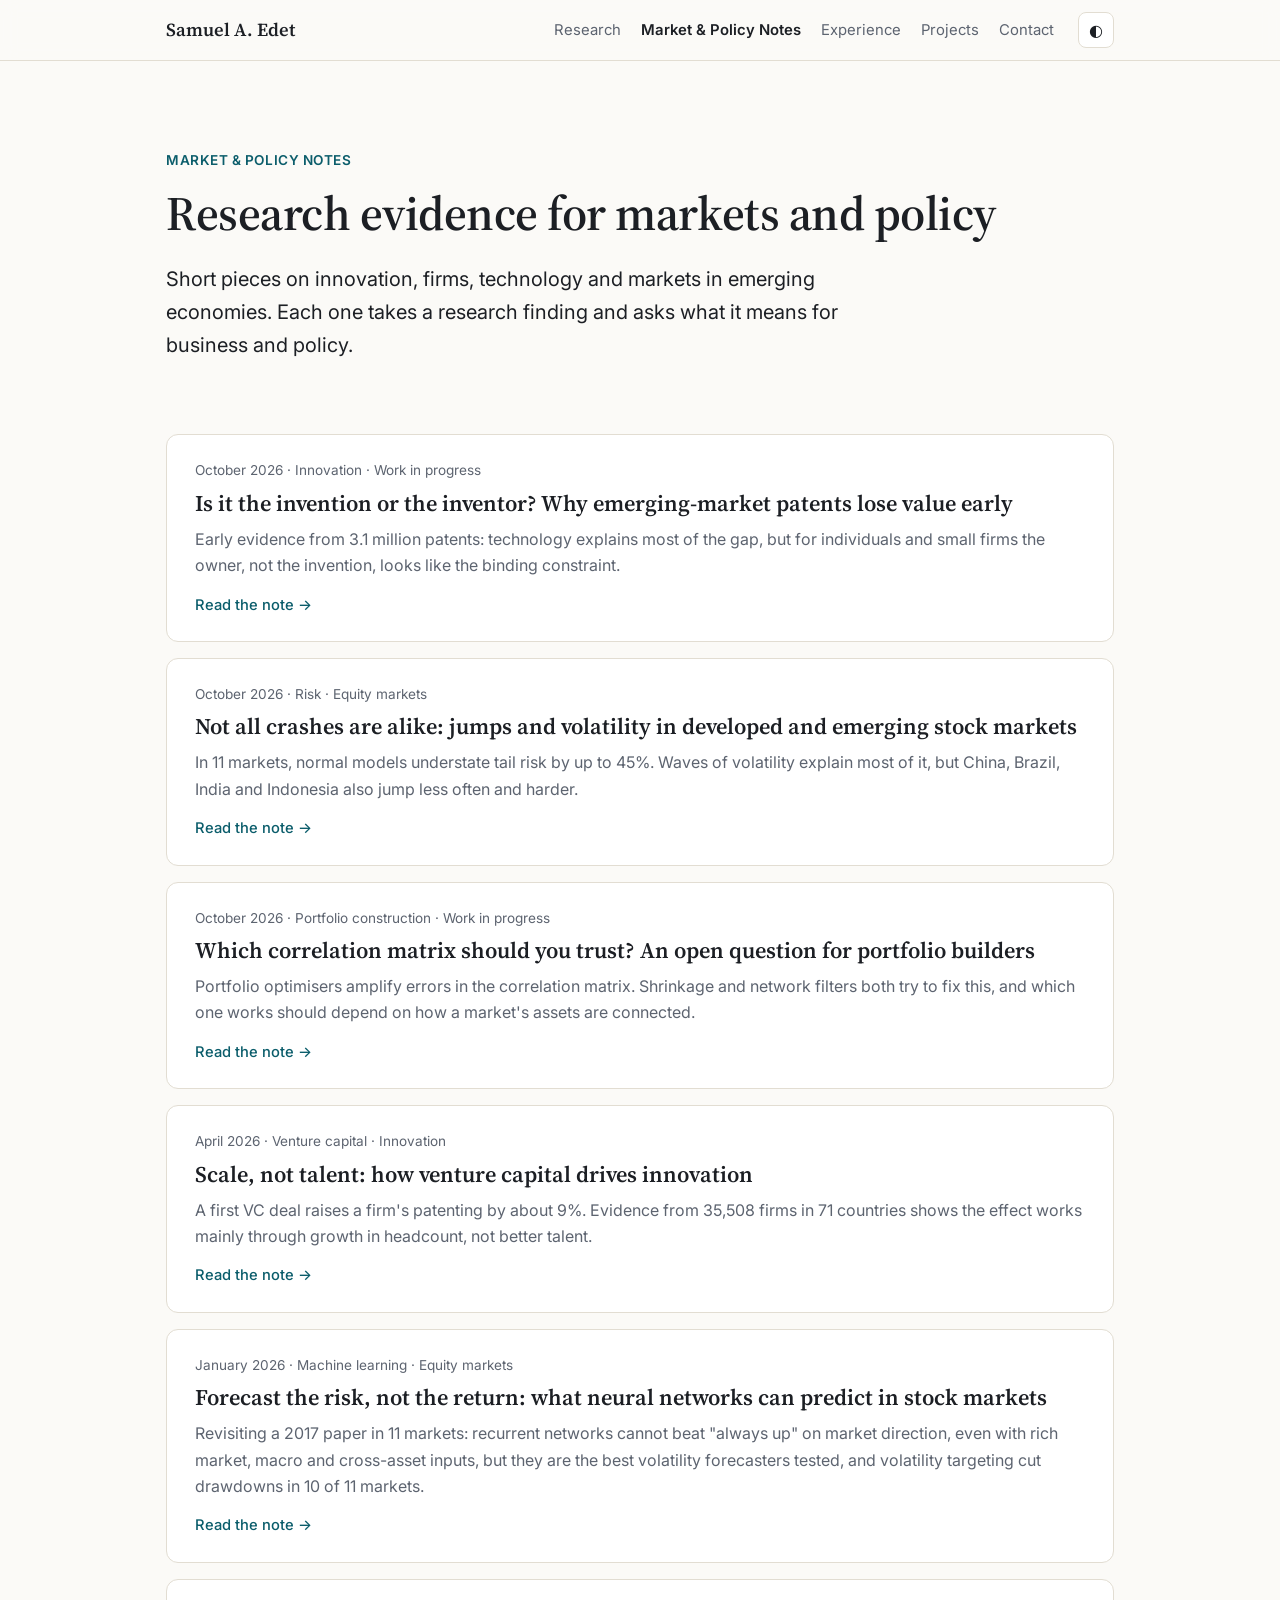
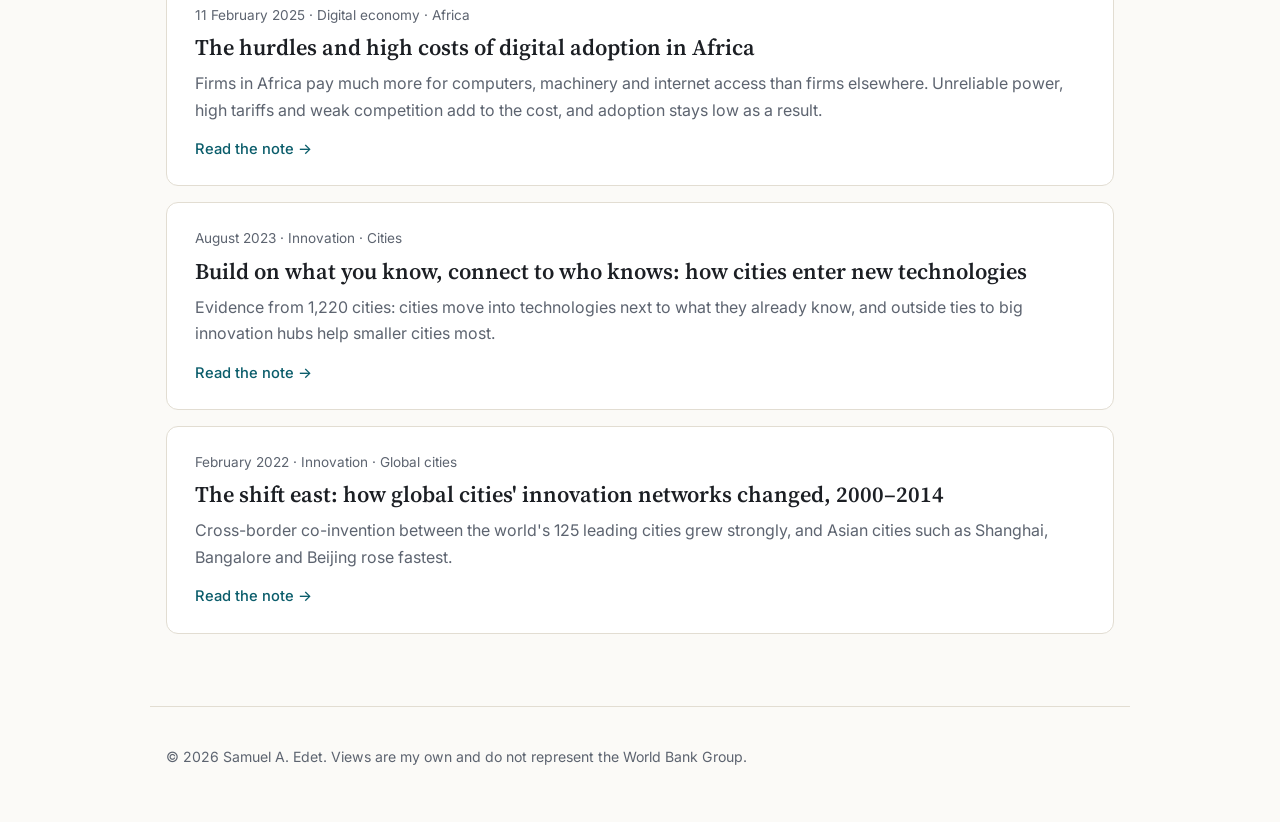
==== notes/index.html @ 9589c851 "Add work-in-progress note on emerging-market patent value Co-Authored-By: Claude Opus 5.5 <noreply@a" ====
<!doctype html>
<html lang="en">
<head>
<meta charset="utf-8">
<meta name="viewport" content="width=device-width, initial-scale=1">
<title>Market &amp; Policy Notes · Samuel A. Edet</title>
<meta name="description" content="Market &amp; Policy Notes: short pieces by Samuel A. Edet on innovation, firms, technology and markets in emerging economies.">
<link rel="preconnect" href="https://fonts.googleapis.com">
<link rel="preconnect" href="https://fonts.gstatic.com" crossorigin>
<link href="https://fonts.googleapis.com/css2?family=Inter:wght@400;500;600;700&family=Source+Serif+4:opsz,wght@8..60,500;8..60,600&display=swap" rel="stylesheet">
<link rel="stylesheet" href="../styles.css">
<script>
  try { var t = localStorage.getItem("theme"); if (t) document.documentElement.dataset.theme = t; } catch (e) {}
</script>
</head>
<body>
<header class="topbar">
  <div class="wrap topbar-inner">
    <a class="brand" href="../">Samuel A. Edet</a>
    <nav class="nav" aria-label="Sections">
      <a href="../#research">Research</a>
      <a href="./" aria-current="page">Market &amp; Policy Notes</a>
      <a href="../#experience">Experience</a>
      <a href="../#projects">Projects</a>
      <a href="../#contact">Contact</a>
    </nav>
    <button class="theme-btn" id="theme" type="button" aria-label="Switch light or dark theme">◐</button>
  </div>
</header>

<main>
  <section class="wrap hero notes-hero">
    <p class="eyebrow">Market &amp; Policy Notes</p>
    <h1>Research evidence for markets and policy</h1>
    <p class="lede">Short pieces on innovation, firms, technology and markets in emerging economies. Each one takes a
      research finding and asks what it means for business and policy.</p>
  </section>

  <section class="wrap notes-list">
    <a class="note" href="invention-or-inventor.html">
      <p class="note-meta">October 2026 · Innovation · Work in progress</p>
      <h2>Is it the invention or the inventor? Why emerging-market patents lose value early</h2>
      <p>Early evidence from 3.1 million patents: technology explains most of the gap, but for individuals and small firms the owner, not the invention, looks like the binding constraint.</p>
      <span class="go">Read the note →</span>
    </a>
    <a class="note" href="market-jumps.html">
      <p class="note-meta">October 2026 · Risk · Equity markets</p>
      <h2>Not all crashes are alike: jumps and volatility in developed and emerging stock markets</h2>
      <p>In 11 markets, normal models understate tail risk by up to 45%. Waves of volatility explain most of it, but China, Brazil, India and Indonesia also jump less often and harder.</p>
      <span class="go">Read the note →</span>
    </a>
    <a class="note" href="correlation-question.html">
      <p class="note-meta">October 2026 · Portfolio construction · Work in progress</p>
      <h2>Which correlation matrix should you trust? An open question for portfolio builders</h2>
      <p>Portfolio optimisers amplify errors in the correlation matrix. Shrinkage and network filters both try to fix this, and which one works should depend on how a market's assets are connected.</p>
      <span class="go">Read the note →</span>
    </a>
    <a class="note" href="venture-capital-innovation.html">
      <p class="note-meta">April 2026 · Venture capital · Innovation</p>
      <h2>Scale, not talent: how venture capital drives innovation</h2>
      <p>A first VC deal raises a firm's patenting by about 9%. Evidence from 35,508 firms in 71 countries shows the effect works mainly through growth in headcount, not better talent.</p>
      <span class="go">Read the note →</span>
    </a>
    <a class="note" href="neural-network-forecasts.html">
      <p class="note-meta">January 2026 · Machine learning · Equity markets</p>
      <h2>Forecast the risk, not the return: what neural networks can predict in stock markets</h2>
      <p>Revisiting a 2017 paper in 11 markets: recurrent networks cannot beat "always up" on market direction, even with rich market, macro and cross-asset inputs, but they are the best volatility forecasters tested, and volatility targeting cut drawdowns in 10 of 11 markets.</p>
      <span class="go">Read the note →</span>
    </a>
    <a class="note" href="digital-adoption-africa.html">
      <p class="note-meta">11 February 2025 · Digital economy · Africa</p>
      <h2>The hurdles and high costs of digital adoption in Africa</h2>
      <p>Firms in Africa pay much more for computers, machinery and internet access than firms elsewhere. Unreliable
        power, high tariffs and weak competition add to the cost, and adoption stays low as a result.</p>
      <span class="go">Read the note →</span>
    </a>
    <a class="note" href="cities-new-technologies.html">
      <p class="note-meta">August 2023 · Innovation · Cities</p>
      <h2>Build on what you know, connect to who knows: how cities enter new technologies</h2>
      <p>Evidence from 1,220 cities: cities move into technologies next to what they already know, and outside ties to big innovation hubs help smaller cities most.</p>
      <span class="go">Read the note →</span>
    </a>
    <a class="note" href="global-cities-networks.html">
      <p class="note-meta">February 2022 · Innovation · Global cities</p>
      <h2>The shift east: how global cities' innovation networks changed, 2000–2014</h2>
      <p>Cross-border co-invention between the world's 125 leading cities grew strongly, and Asian cities such as Shanghai, Bangalore and Beijing rose fastest.</p>
      <span class="go">Read the note →</span>
    </a>
  </section>
</main>

<footer class="wrap footer">
  <p>© <span id="year">2026</span> Samuel A. Edet. Views are my own and do not represent the World Bank Group.</p>
</footer>
<script src="../site.js"></script>
</body>
</html>
---- styles.css ----
:root {
  --bg: #fbfaf7;
  --band: #f2efe8;
  --surface: #ffffff;
  --text: #1c1f24;
  --muted: #5d6470;
  --line: #e2ddd2;
  --accent: #0b5d6b;
  --accent-soft: #e1eef0;
  --serif: "Source Serif 4", Georgia, serif;
  --sans: "Inter", system-ui, -apple-system, "Segoe UI", sans-serif;
}
@media (prefers-color-scheme: dark) {
  :root:not([data-theme="light"]) {
    --bg: #14171b; --band: #1a1e23; --surface: #1f242a; --text: #e8e6e1; --muted: #a2a8b1;
    --line: #2e343c; --accent: #6cc3cf; --accent-soft: #1d3338;
  }
}
:root[data-theme="dark"] {
  --bg: #14171b; --band: #1a1e23; --surface: #1f242a; --text: #e8e6e1; --muted: #a2a8b1;
  --line: #2e343c; --accent: #6cc3cf; --accent-soft: #1d3338;
}

* { box-sizing: border-box; }
html { scroll-behavior: smooth; scroll-padding-top: 72px; }
body { margin: 0; background: var(--bg); color: var(--text); font: 16px/1.65 var(--sans); }
a { color: var(--accent); text-decoration: none; }
a:hover { text-decoration: underline; }
h1, h2, h3 { line-height: 1.25; margin: 0; }
h1, h2 { font-family: var(--serif); font-weight: 600; }
h2 { font-size: 1.75rem; margin-bottom: 1.25rem; }
h3 { font-size: 1.05rem; font-weight: 600; }
.wrap { max-width: 980px; margin: 0 auto; padding: 0 16px; }
.section { padding: 64px 16px; }
.band { background: var(--band); }
.band > .wrap:not(.section) { padding-top: 40px; padding-bottom: 40px; }
.muted { color: var(--muted); }
.small { font-size: .9rem; }
.mt { margin-top: 56px; }

/* top bar */
.topbar { position: sticky; top: 0; z-index: 10; background: color-mix(in srgb, var(--bg) 88%, transparent);
  backdrop-filter: blur(8px); border-bottom: 1px solid var(--line); }
.topbar-inner { display: flex; align-items: center; gap: 24px; height: 60px; }
.brand { font-family: var(--serif); font-weight: 600; font-size: 1.15rem; color: var(--text); }
.nav { display: flex; gap: 20px; margin-left: auto; font-size: .93rem; }
.nav a { color: var(--muted); }
.nav a:hover { color: var(--text); text-decoration: none; }
.theme-btn { border: 1px solid var(--line); background: var(--surface); color: var(--text); border-radius: 8px;
  width: 36px; height: 36px; cursor: pointer; font-size: 1rem; }

/* hero */
.hero { padding-top: 88px; padding-bottom: 64px; }
.eyebrow { color: var(--accent); font-weight: 600; font-size: .85rem; letter-spacing: .04em; text-transform: uppercase; margin: 0 0 12px; }
.hero h1 { font-size: clamp(2.3rem, 6vw, 3.6rem); letter-spacing: -.01em; }
.lede { font-size: 1.25rem; max-width: 720px; margin: 20px 0 8px; }
.hero-sub { color: var(--muted); max-width: 720px; margin: 0; }
.hero-links { display: flex; flex-wrap: wrap; gap: 10px; margin: 28px 0 0; }
.btn { display: inline-block; padding: 9px 18px; border-radius: 8px; border: 1px solid var(--line); background: var(--surface);
  color: var(--text); font-weight: 500; font-size: .95rem; }
.btn:hover { text-decoration: none; border-color: var(--accent); }
.btn.primary { background: var(--accent); border-color: var(--accent); color: var(--bg); }
.facts { list-style: none; padding: 0; margin: 48px 0 0; display: grid; grid-template-columns: repeat(4, 1fr); gap: 1px;
  background: var(--line); border: 1px solid var(--line); border-radius: 12px; overflow: hidden; }
.facts li { background: var(--surface); padding: 18px 20px; }
.facts strong { display: block; font-family: var(--serif); font-size: 1.6rem; font-weight: 600; }
.facts span { color: var(--muted); font-size: .88rem; }

.tags { list-style: none; padding: 0; margin: 0; display: flex; flex-wrap: wrap; gap: 8px; }
.tags li { background: var(--accent-soft); color: var(--accent); padding: 6px 14px; border-radius: 999px; font-size: .9rem; font-weight: 500; }
.band h2:first-child { margin-bottom: 16px; }

/* publications */
.pubs { list-style: none; padding: 0; margin: 0; border-top: 1px solid var(--line); }
.pubs li { display: grid; grid-template-columns: 64px 1fr; gap: 16px; padding: 16px 0; border-bottom: 1px solid var(--line); }
.year { font-weight: 600; color: var(--muted); font-variant-numeric: tabular-nums; padding-top: 1px; }
.pubs .title { margin: 0; font-weight: 500; overflow-wrap: anywhere; }
.pubs li > div, .edu > div, .role-head > div { min-width: 0; }
.pubs .meta { margin: 4px 0 0; color: var(--muted); font-size: .92rem; }
.section > h3 { margin-top: 40px; }
.plain { padding-left: 20px; margin: 12px 0 0; }
.plain li { margin: 4px 0; }

/* experience */
.role { background: var(--surface); border: 1px solid var(--line); border-radius: 12px; padding: 24px 28px; }
.role-head { display: flex; justify-content: space-between; gap: 16px; align-items: flex-start; }
.role h3 { font-size: 1.2rem; margin: 0; }
.org { color: var(--muted); margin: 4px 0 0; }
.when { color: var(--muted); font-size: .9rem; white-space: nowrap; margin: 0; font-variant-numeric: tabular-nums; }
.role ul { margin: 16px 0 0; padding-left: 20px; }
.role li { margin: 8px 0; }

/* projects */
.cards { display: grid; grid-template-columns: repeat(2, 1fr); gap: 16px; }
.card { display: flex; flex-direction: column; background: var(--surface); border: 1px solid var(--line); border-radius: 12px;
  padding: 22px 24px; color: var(--text); transition: border-color .15s, transform .15s; }
a.card:hover { border-color: var(--accent); text-decoration: none; transform: translateY(-2px); }
.card h3 { margin: 0 0 8px; font-size: 1.1rem; }
.card p { margin: 0; color: var(--muted); font-size: .95rem; }
.card .kicker { font-size: .78rem; text-transform: uppercase; letter-spacing: .05em; color: var(--accent); font-weight: 600; margin-bottom: 8px; }
.go { margin-top: auto; padding-top: 14px; color: var(--accent); font-weight: 500; font-size: .92rem; }

/* education */
.timeline { display: grid; gap: 0; border-left: 2px solid var(--line); margin-left: 4px; }
.edu { display: grid; grid-template-columns: 120px 1fr; gap: 16px; padding: 0 0 28px 24px; position: relative; }
.edu::before { content: ""; position: absolute; left: -7px; top: 6px; width: 12px; height: 12px; border-radius: 50%;
  background: var(--bg); border: 2px solid var(--accent); }
.band .edu::before { background: var(--band); }
.edu p { margin: 4px 0 0; }
.awards { list-style: none; padding: 0; margin: 0; display: grid; grid-template-columns: repeat(2, 1fr); gap: 10px 32px; }
.awards li { display: grid; grid-template-columns: 96px 1fr; gap: 12px; padding: 8px 0; border-bottom: 1px solid var(--line); }
.awards span { color: var(--muted); font-variant-numeric: tabular-nums; font-size: .92rem; }

.contact p { max-width: 620px; }
.footer { border-top: 1px solid var(--line); padding-top: 24px; padding-bottom: 40px; color: var(--muted); font-size: .88rem; }

@media (max-width: 760px) {
  .nav { display: none; }
  .theme-btn { margin-left: auto; }
  .hero { padding-top: 48px; }
  .facts { grid-template-columns: repeat(2, 1fr); }
  .cards, .awards { grid-template-columns: 1fr; }
  .role { padding: 20px; }
  .role-head { flex-direction: column; gap: 4px; }
  .edu { grid-template-columns: 1fr; gap: 0; }
  .pubs li { grid-template-columns: 48px 1fr; }
  .section { padding: 48px 16px; }
}

/* portrait */
.hero-top { display: grid; grid-template-columns: 1fr 200px; gap: 48px; align-items: center; }
.hero-top > div { order: -1; min-width: 0; }
.portrait { width: 200px; height: 200px; border-radius: 50%; object-fit: cover; border: 4px solid var(--surface);
  box-shadow: 0 0 0 1px var(--line), 0 8px 24px rgba(0, 0, 0, .08); }
@media (max-width: 760px) {
  .hero-top { grid-template-columns: 1fr; gap: 24px; }
  .hero-top > div { order: 0; }
  .portrait { width: 128px; height: 128px; }
}

/* field notes */
.nav a[aria-current="page"] { color: var(--text); font-weight: 600; }
.notes-hero h1 { font-size: clamp(2rem, 5vw, 3rem); }
.notes-list { padding-bottom: 72px; display: grid; gap: 16px; }
.note { display: block; background: var(--surface); border: 1px solid var(--line); border-radius: 12px; padding: 24px 28px; color: var(--text);
  transition: border-color .15s, transform .15s; }
.note:hover { border-color: var(--accent); text-decoration: none; transform: translateY(-2px); }
.note h2, .note h3 { font-family: var(--serif); font-size: 1.4rem; margin: 0 0 8px; }
.note p { margin: 0; color: var(--muted); }
.note .go { display: inline-block; }
.note-meta { font-size: .85rem; margin-bottom: 8px !important; }
.article { max-width: 760px; padding-top: 56px; padding-bottom: 72px; }
.article h1 { font-size: clamp(2rem, 5vw, 2.8rem); }
.article h2 { font-size: 1.5rem; margin: 48px 0 16px; }
.article .facts { grid-template-columns: repeat(2, 1fr); margin: 32px 0 0; }
.article .facts strong { color: var(--accent); }
.back { display: inline-block; font-size: .92rem; margin-bottom: 28px; }
.byline { color: var(--muted); font-size: .92rem; margin: 12px 0 0; }
.hurdles { padding: 0; margin: 0; list-style: none; counter-reset: h; }
.hurdles li { counter-increment: h; position: relative; padding: 0 0 20px 48px; }
.hurdles li::before { content: counter(h); position: absolute; left: 0; top: 0; width: 30px; height: 30px; border-radius: 50%;
  background: var(--accent-soft); color: var(--accent); font-weight: 600; display: grid; place-items: center; font-size: .9rem; }
.hurdles h3 { margin: 3px 0 4px; }
.hurdles p { margin: 0; }
.aside { border-left: 3px solid var(--accent); padding: 4px 0 4px 16px; color: var(--muted); margin: 32px 0; }
.sources { padding-left: 20px; color: var(--muted); font-size: .9rem; }
.sources li { margin: 6px 0; }
.article .hero-links { margin-top: 8px; }
.notes-teaser { padding-bottom: 64px; }
.teaser-head { display: flex; justify-content: space-between; align-items: baseline; }

/* article bar charts: one series, value labels in text ink */
.chart { margin: 32px 0; padding: 20px 24px; background: var(--surface); border: 1px solid var(--line); border-radius: 12px; }
.chart figcaption strong { display: block; font-size: 1rem; }
.chart figcaption span { display: block; color: var(--muted); font-size: .88rem; margin-bottom: 16px; }
.bars { display: grid; gap: 10px; }
.bar-row { display: grid; grid-template-columns: 170px 1fr 56px; align-items: center; gap: 12px; font-size: .9rem; }
.bar-label { color: var(--muted); }
.bar-track { height: 18px; }
.bar { display: block; height: 100%; width: calc(var(--v) / var(--max, 100) * 100%); min-width: 2px; background: var(--accent);
  border-radius: 0 4px 4px 0; }
.bars[data-max="20"] .bar { --max: 20; }
.bars[data-max="25"] .bar { --max: 25; }
.bar-row:hover .bar { filter: brightness(1.15); }
.bar-val { font-variant-numeric: tabular-nums; font-weight: 600; text-align: right; }
.chart-note { color: var(--muted); font-size: .85rem; margin: 14px 0 0; }
@media (max-width: 760px) { .bar-row { grid-template-columns: 110px 1fr 52px; gap: 8px; font-size: .85rem; } .chart { padding: 16px; } }
.notes-teaser .note + .note { margin-top: 12px; }
.pubs .me { color: var(--text); font-weight: 600; }

/* small comparison table in notes */
.cmp { width: 100%; border-collapse: collapse; margin: 24px 0 0; background: var(--surface); border: 1px solid var(--line); border-radius: 12px; overflow: hidden; font-size: .95rem; }
.cmp caption { text-align: left; font-weight: 600; padding: 0 0 10px; }
.cmp th, .cmp td { padding: 12px 16px; border-bottom: 1px solid var(--line); text-align: left; }
.cmp thead th { color: var(--muted); font-weight: 500; font-size: .88rem; }
.cmp td { font-variant-numeric: tabular-nums; font-weight: 600; }
.cmp td.muted { font-weight: 400; }
.cmp tbody tr:last-child th, .cmp tbody tr:last-child td { border-bottom: 0; }

/* header facts: five cards */
.hero .facts { grid-template-columns: repeat(5, 1fr); }
@media (max-width: 760px) {
  .hero .facts { grid-template-columns: repeat(5, 1fr); margin-top: 32px; }
  .hero .facts li { padding: 12px 8px; }
  .hero .facts strong { font-size: 1.05rem; }
  .hero .facts span { font-size: .7rem; line-height: 1.35; display: block; }
}
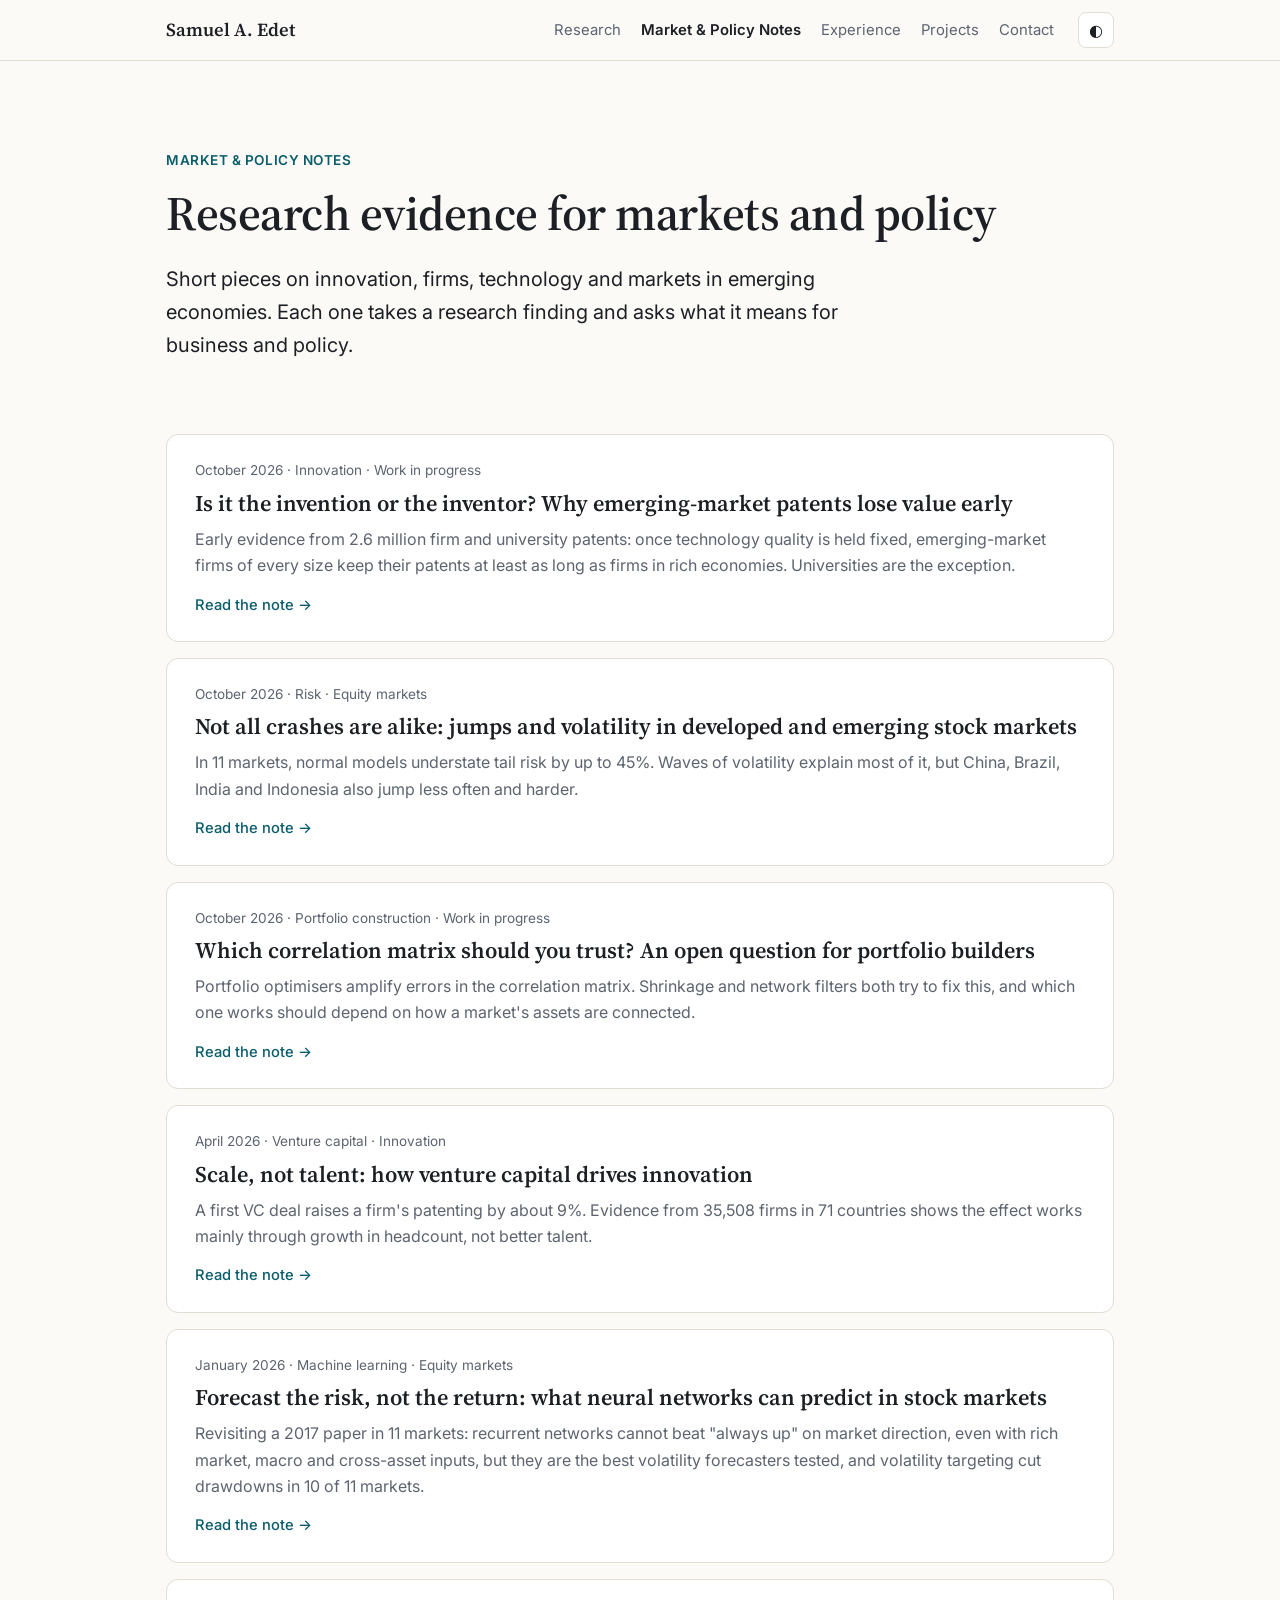
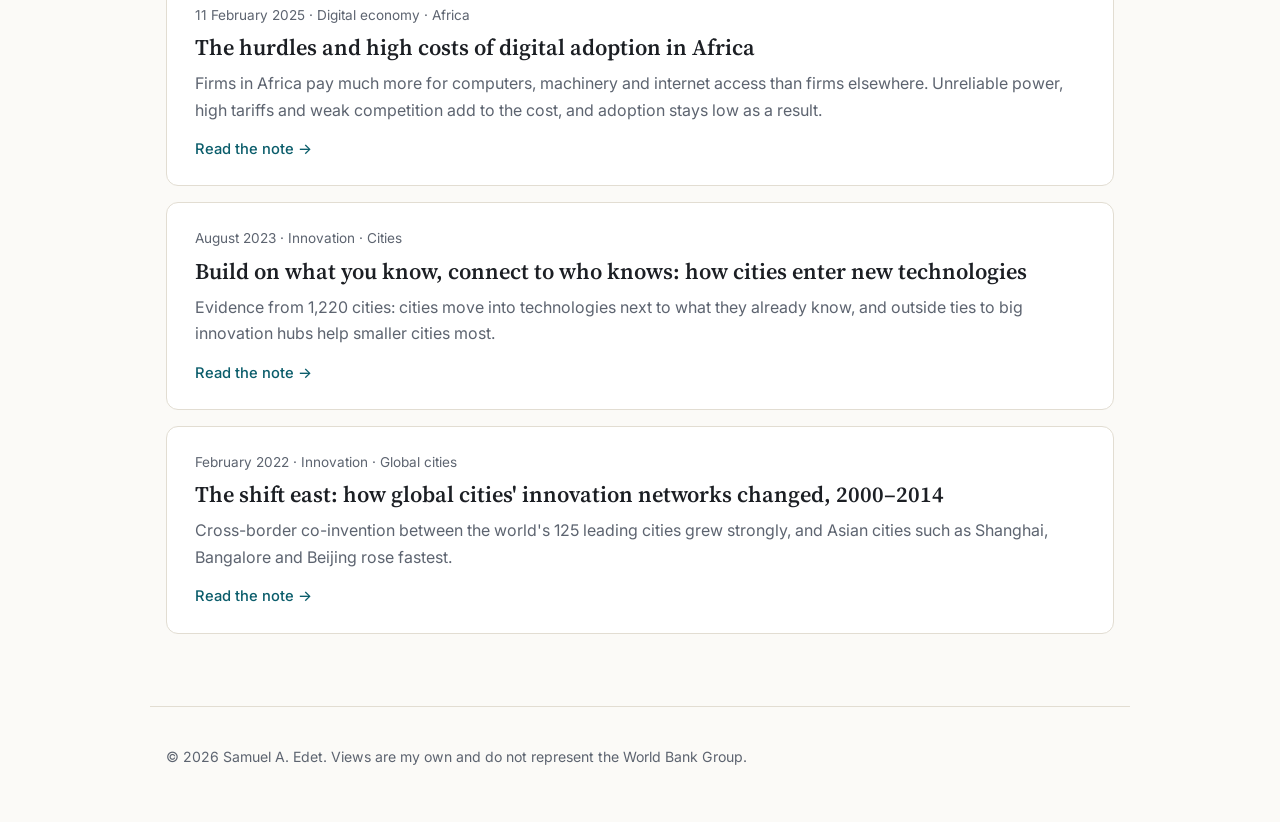
==== commit d379b7c9: "Revise patent value note: firms and universities only, survival from grant Counting survival from fi" ====
--- a/notes/index.html
+++ b/notes/index.html
@@ -40,7 +40,7 @@
     <a class="note" href="invention-or-inventor.html">
       <p class="note-meta">October 2026 · Innovation · Work in progress</p>
       <h2>Is it the invention or the inventor? Why emerging-market patents lose value early</h2>
-      <p>Early evidence from 3.1 million patents: technology explains most of the gap, but for individuals and small firms the owner, not the invention, looks like the binding constraint.</p>
+      <p>Early evidence from 2.6 million firm and university patents: once technology quality is held fixed, emerging-market firms of every size keep their patents at least as long as firms in rich economies. Universities are the exception.</p>
       <span class="go">Read the note →</span>
     </a>
     <a class="note" href="market-jumps.html">
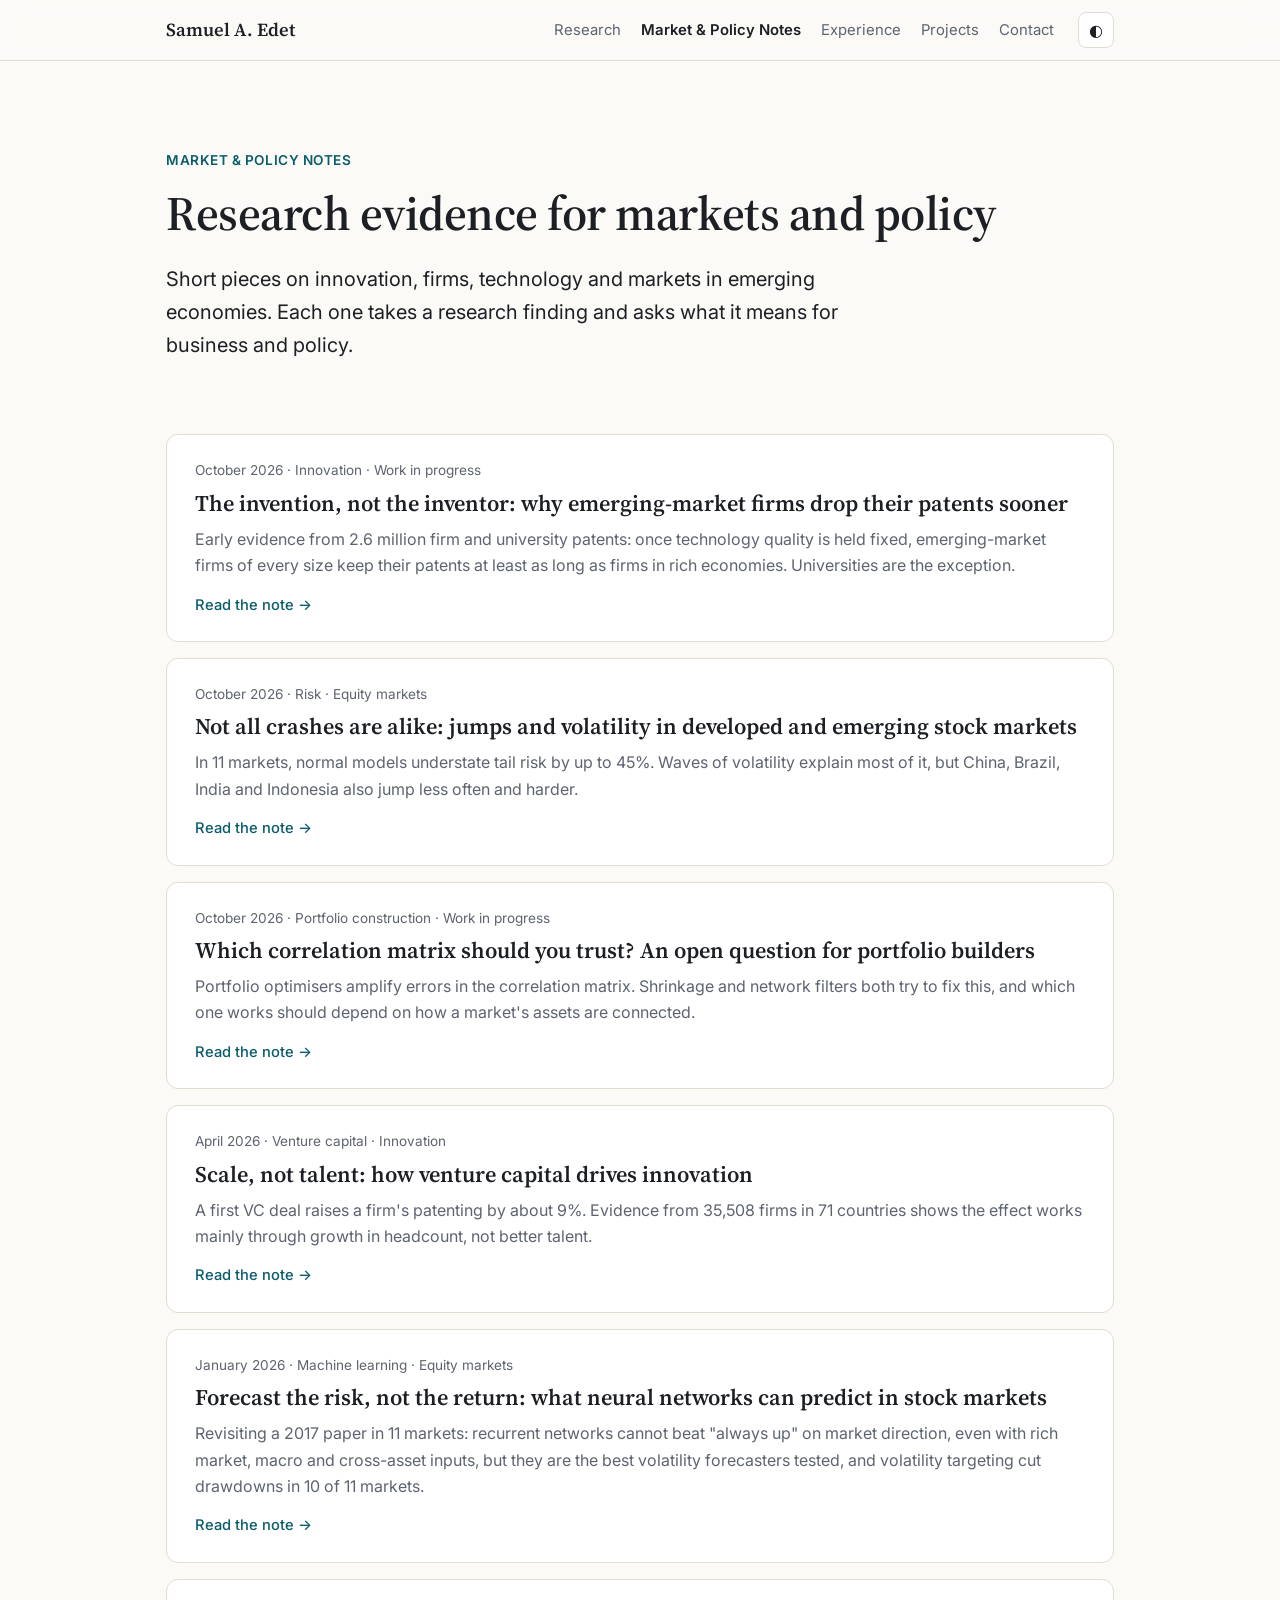
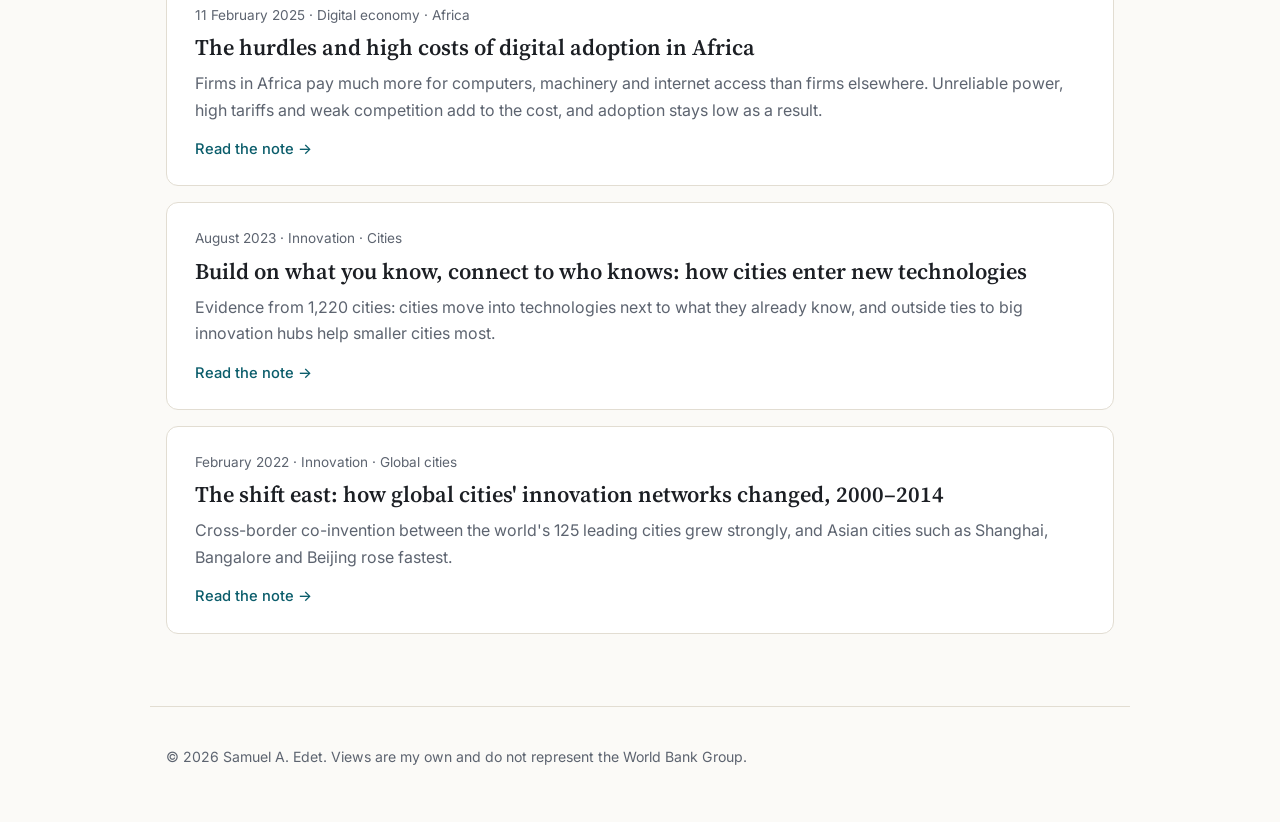
==== commit 5cf7ce82: "Patent value note: retitle to state the finding Co-Authored-By: Claude Opus 5.5 <noreply@anthropic.c" ====
--- a/notes/index.html
+++ b/notes/index.html
@@ -39,7 +39,7 @@
   <section class="wrap notes-list">
     <a class="note" href="invention-or-inventor.html">
       <p class="note-meta">October 2026 · Innovation · Work in progress</p>
-      <h2>Is it the invention or the inventor? Why emerging-market patents lose value early</h2>
+      <h2>The invention, not the inventor: why emerging-market firms drop their patents sooner</h2>
       <p>Early evidence from 2.6 million firm and university patents: once technology quality is held fixed, emerging-market firms of every size keep their patents at least as long as firms in rich economies. Universities are the exception.</p>
       <span class="go">Read the note →</span>
     </a>
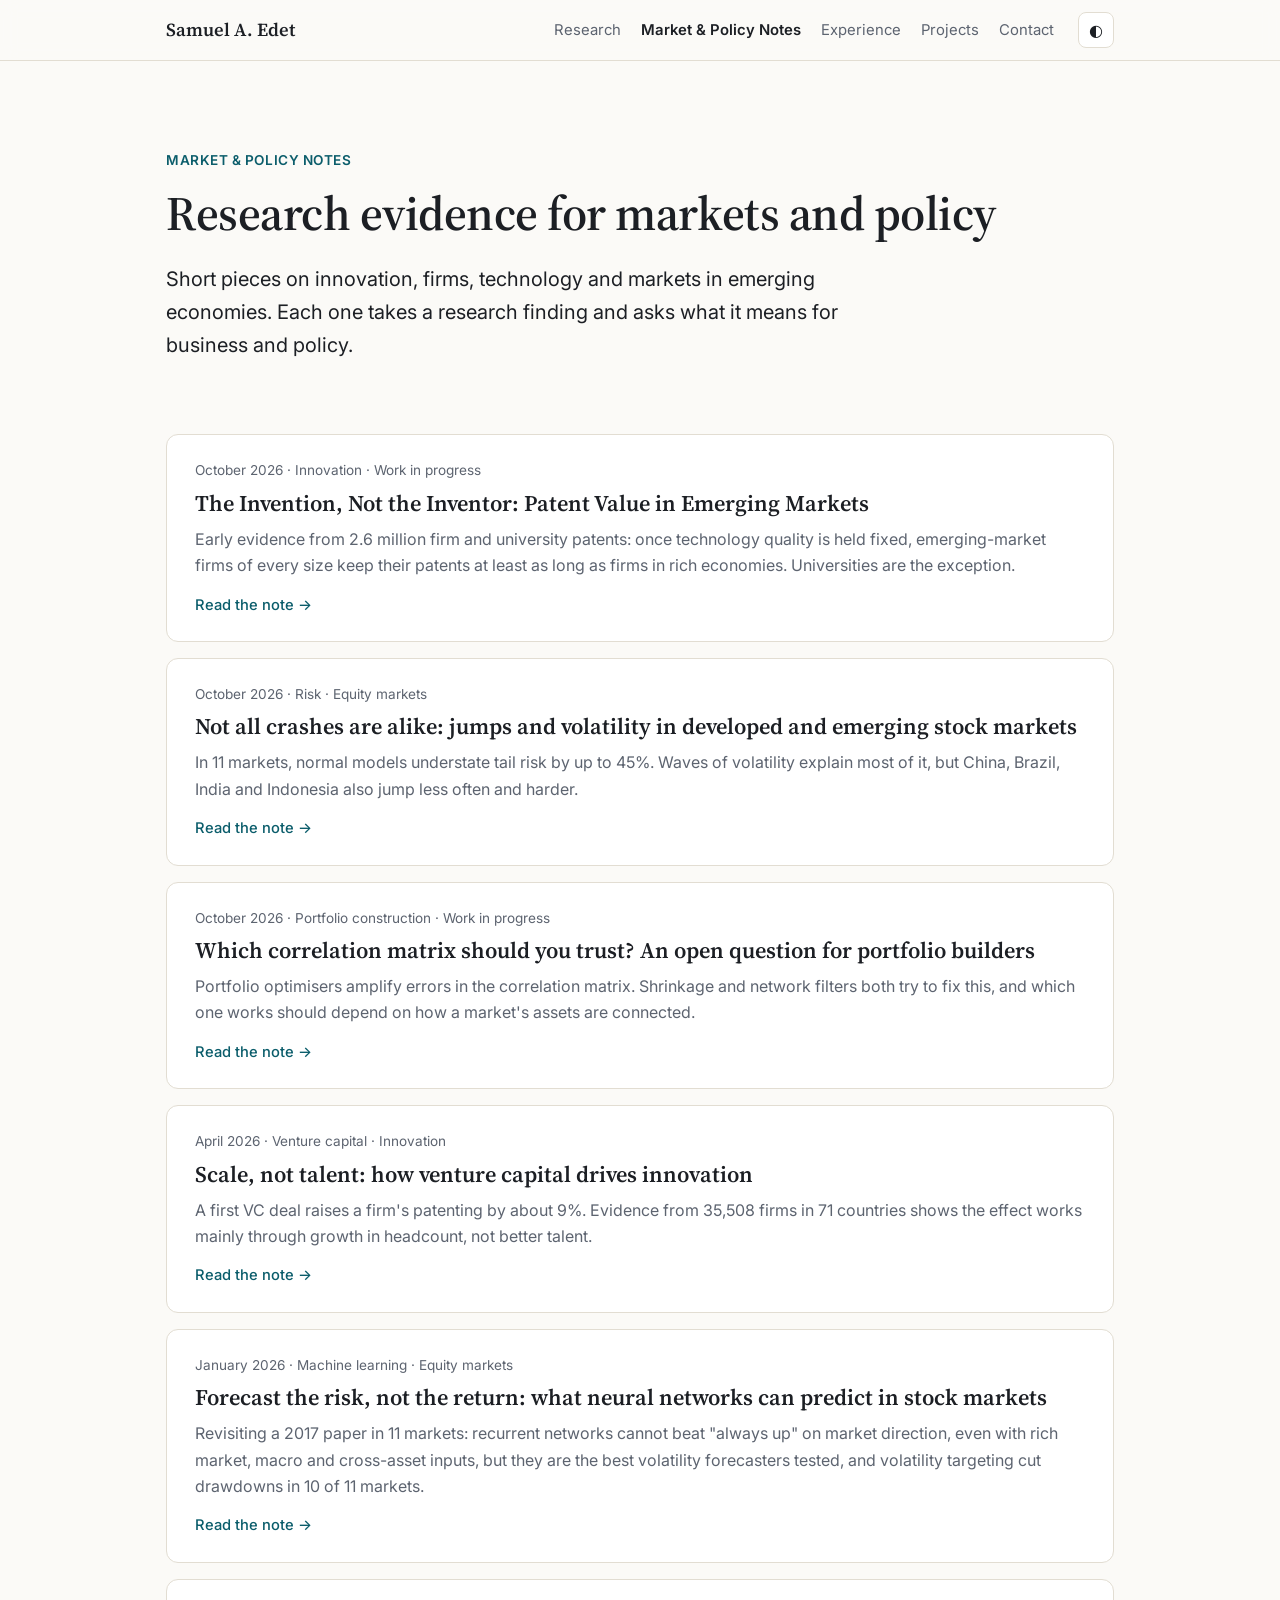
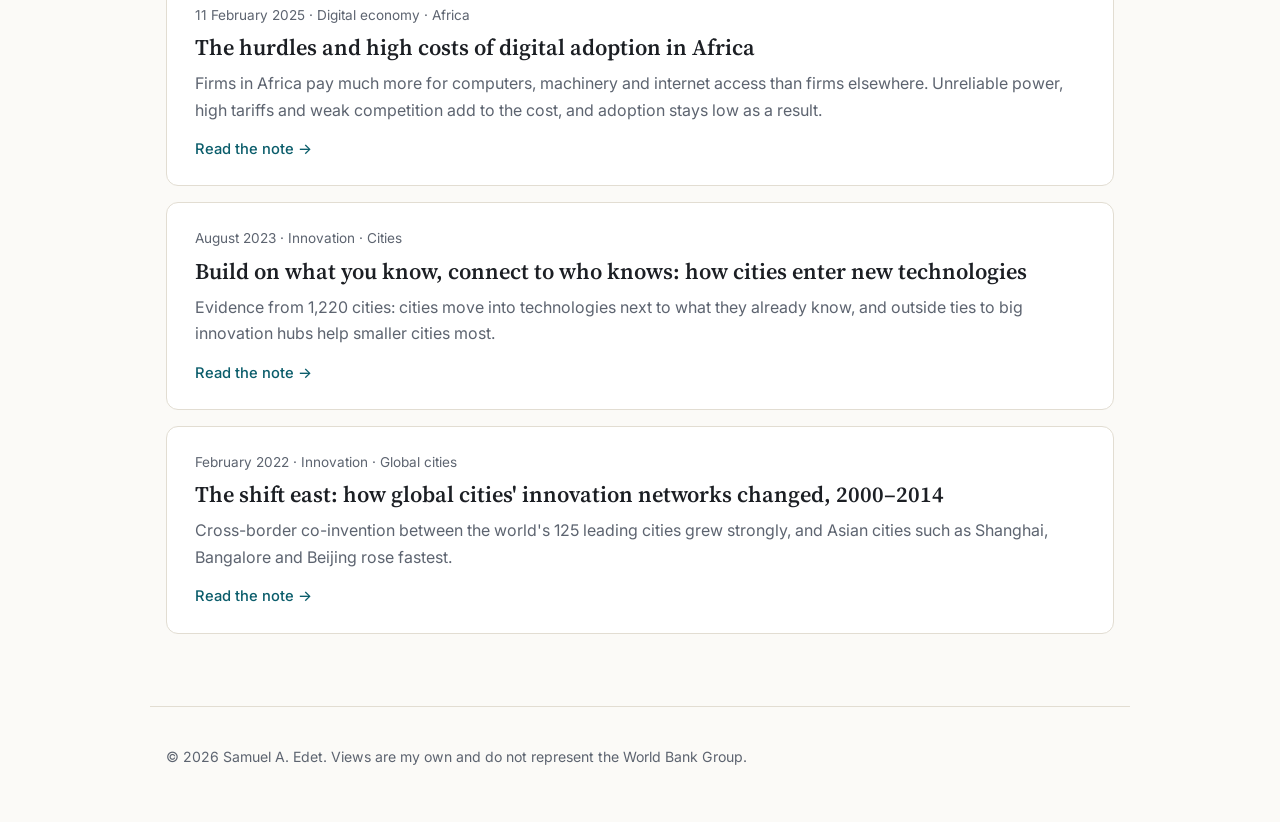
==== commit 6a1310e0: "Patent value note: new title Co-Authored-By: Claude Opus 5.5 <noreply@anthropic.com>" ====
--- a/notes/index.html
+++ b/notes/index.html
@@ -39,7 +39,7 @@
   <section class="wrap notes-list">
     <a class="note" href="invention-or-inventor.html">
       <p class="note-meta">October 2026 · Innovation · Work in progress</p>
-      <h2>The invention, not the inventor: why emerging-market firms drop their patents sooner</h2>
+      <h2>The Invention, Not the Inventor: Patent Value in Emerging Markets</h2>
       <p>Early evidence from 2.6 million firm and university patents: once technology quality is held fixed, emerging-market firms of every size keep their patents at least as long as firms in rich economies. Universities are the exception.</p>
       <span class="go">Read the note →</span>
     </a>
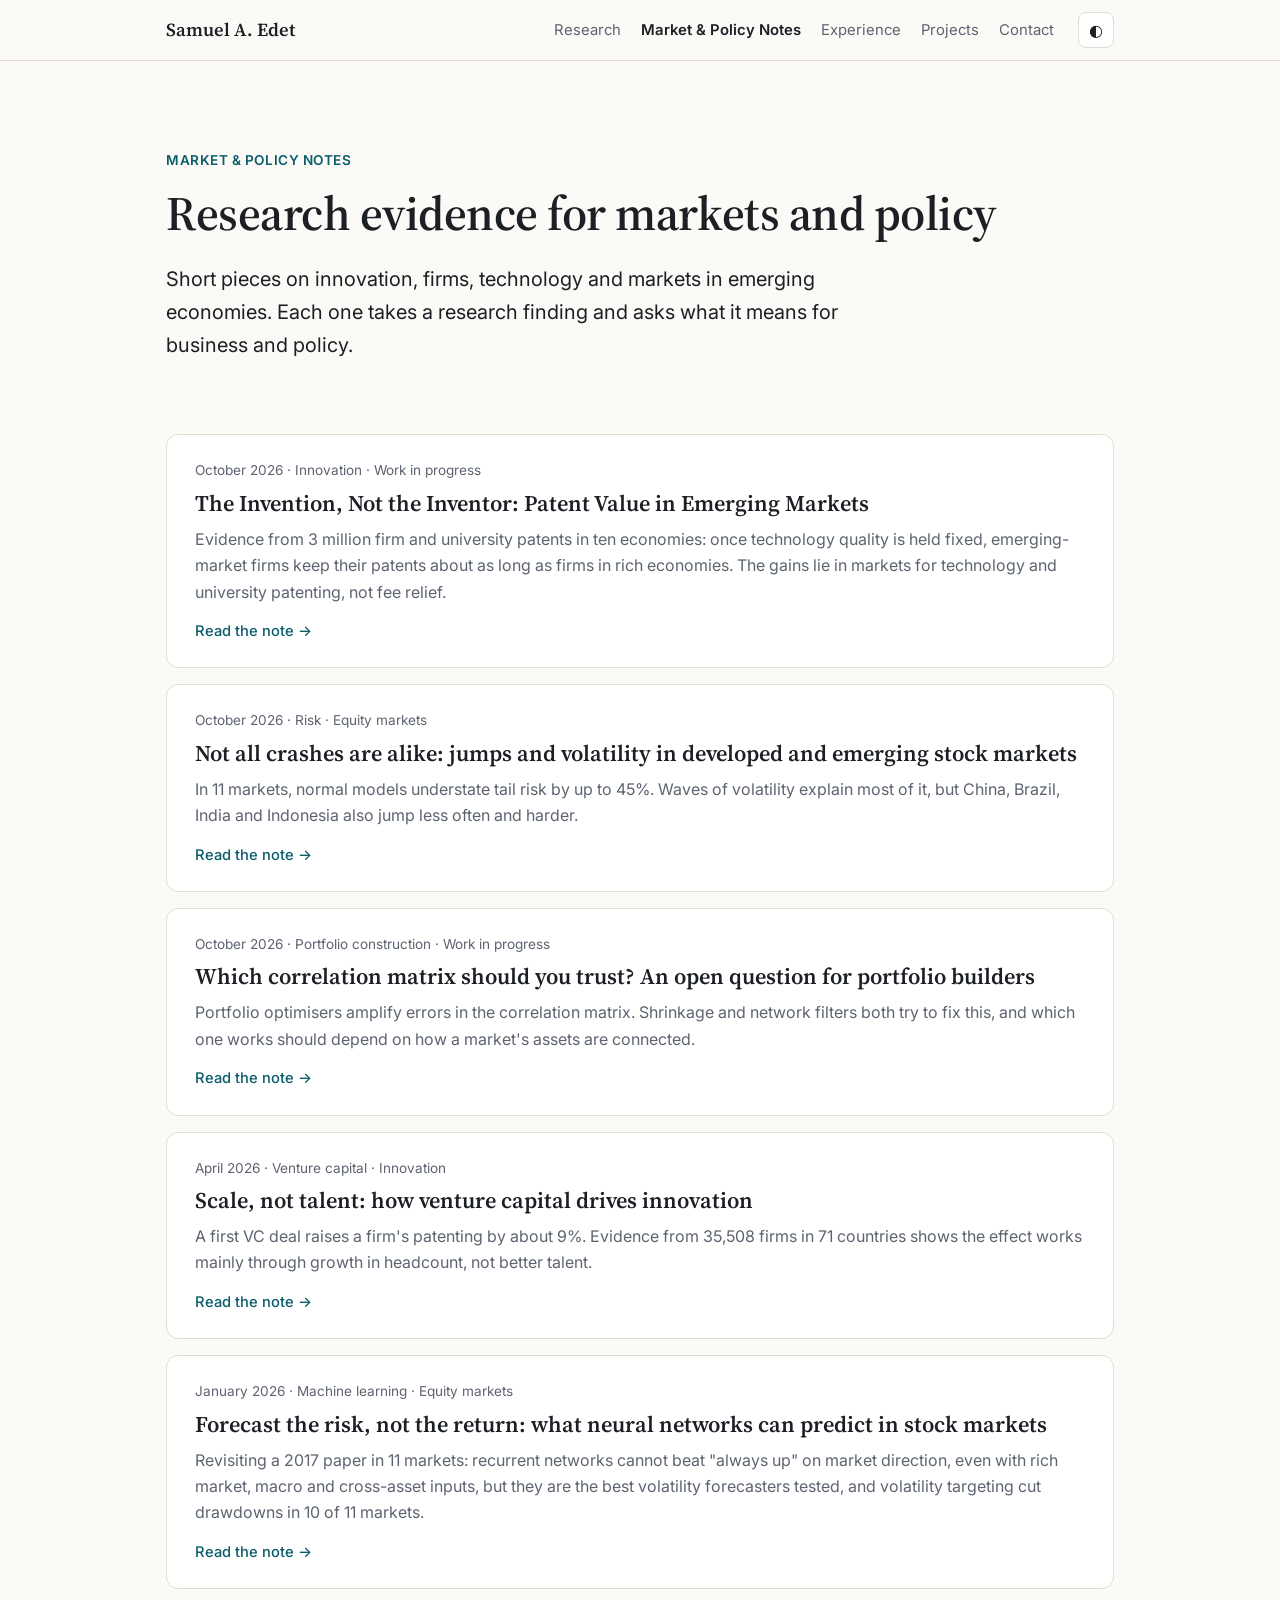
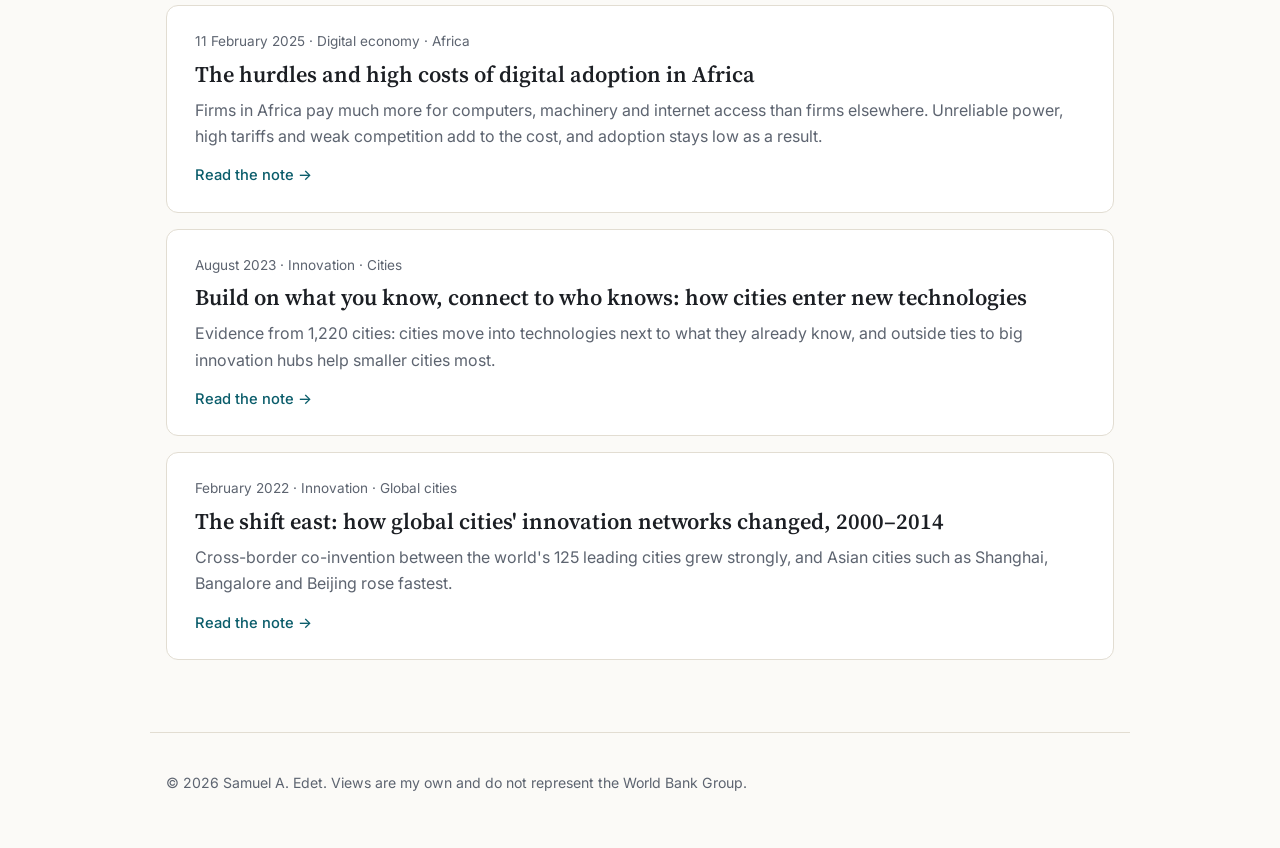
==== commit 19d77139: "Patent value note: ten offices, values for all, policy levers Five emerging (China, Korea, Russia, T" ====
--- a/notes/index.html
+++ b/notes/index.html
@@ -40,7 +40,7 @@
     <a class="note" href="invention-or-inventor.html">
       <p class="note-meta">October 2026 · Innovation · Work in progress</p>
       <h2>The Invention, Not the Inventor: Patent Value in Emerging Markets</h2>
-      <p>Early evidence from 2.6 million firm and university patents: once technology quality is held fixed, emerging-market firms of every size keep their patents at least as long as firms in rich economies. Universities are the exception.</p>
+      <p>Evidence from 3 million firm and university patents in ten economies: once technology quality is held fixed, emerging-market firms keep their patents about as long as firms in rich economies. The gains lie in markets for technology and university patenting, not fee relief.</p>
       <span class="go">Read the note →</span>
     </a>
     <a class="note" href="market-jumps.html">
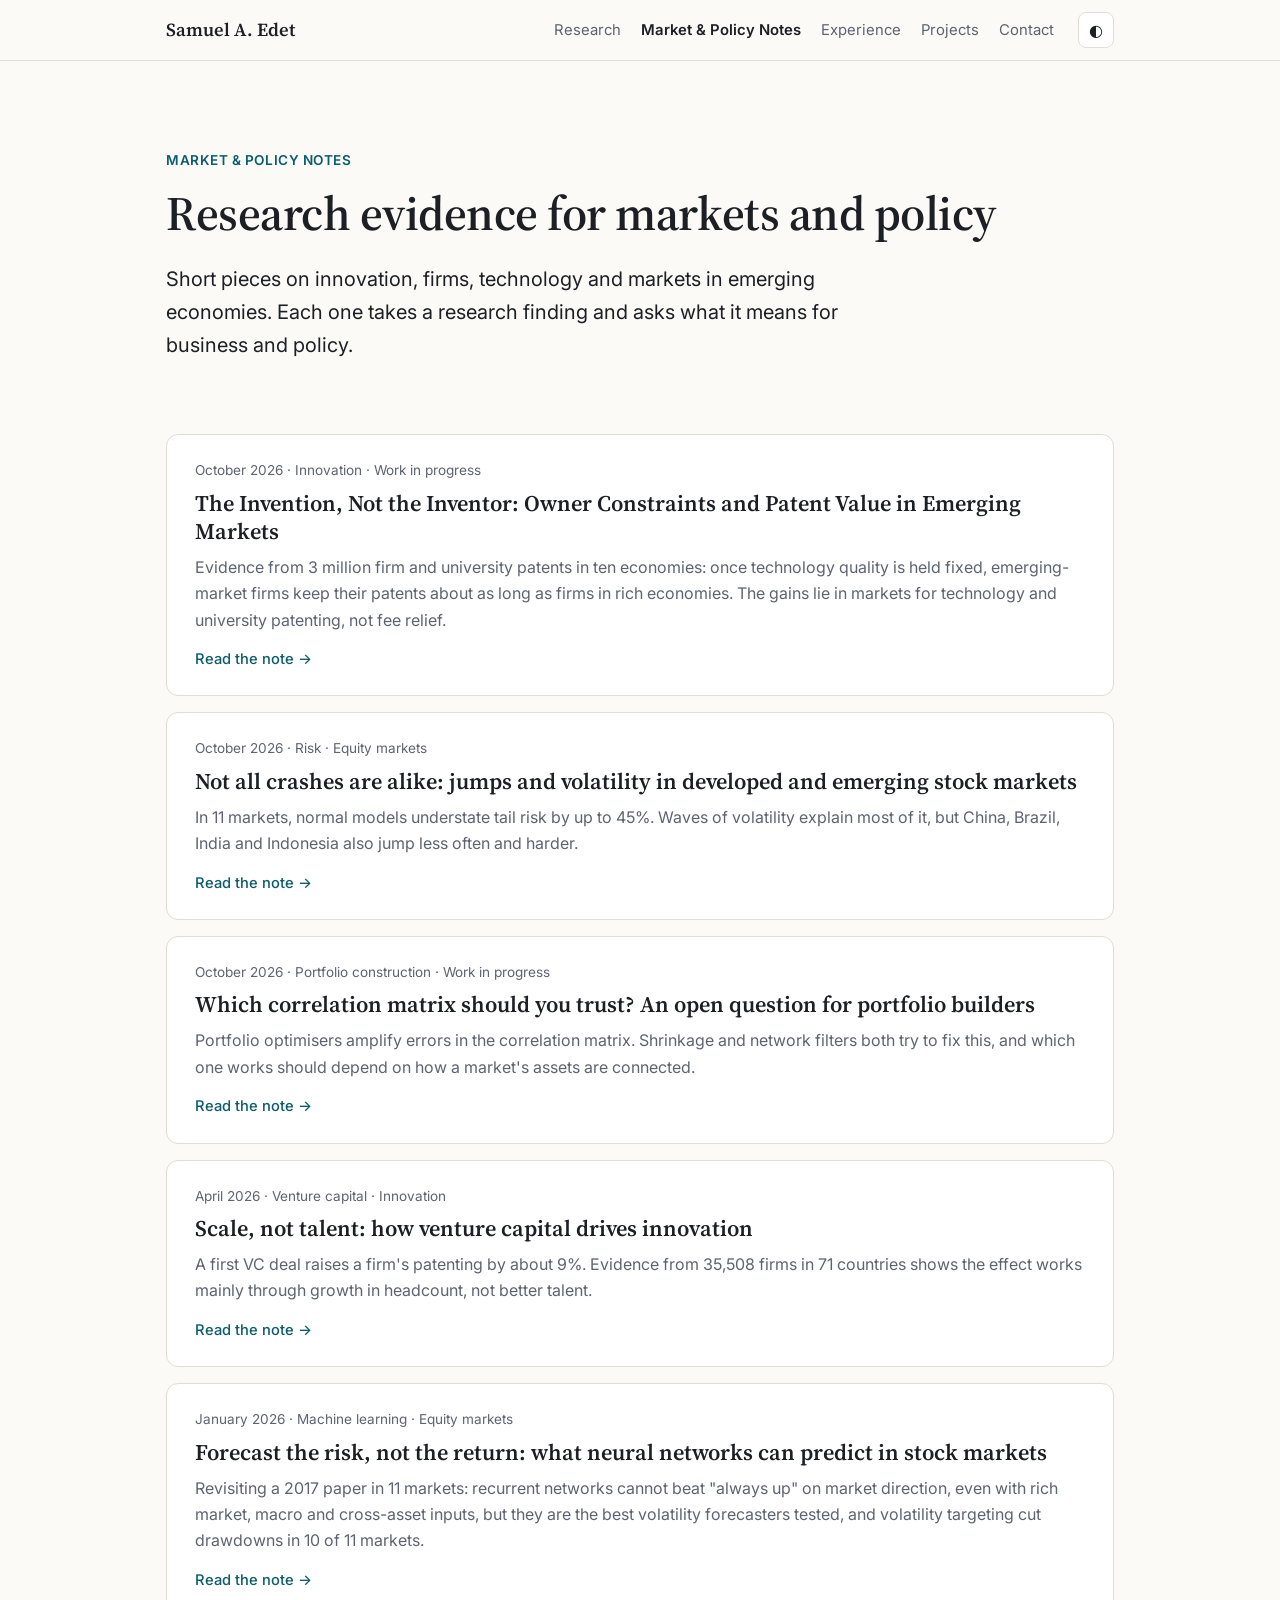
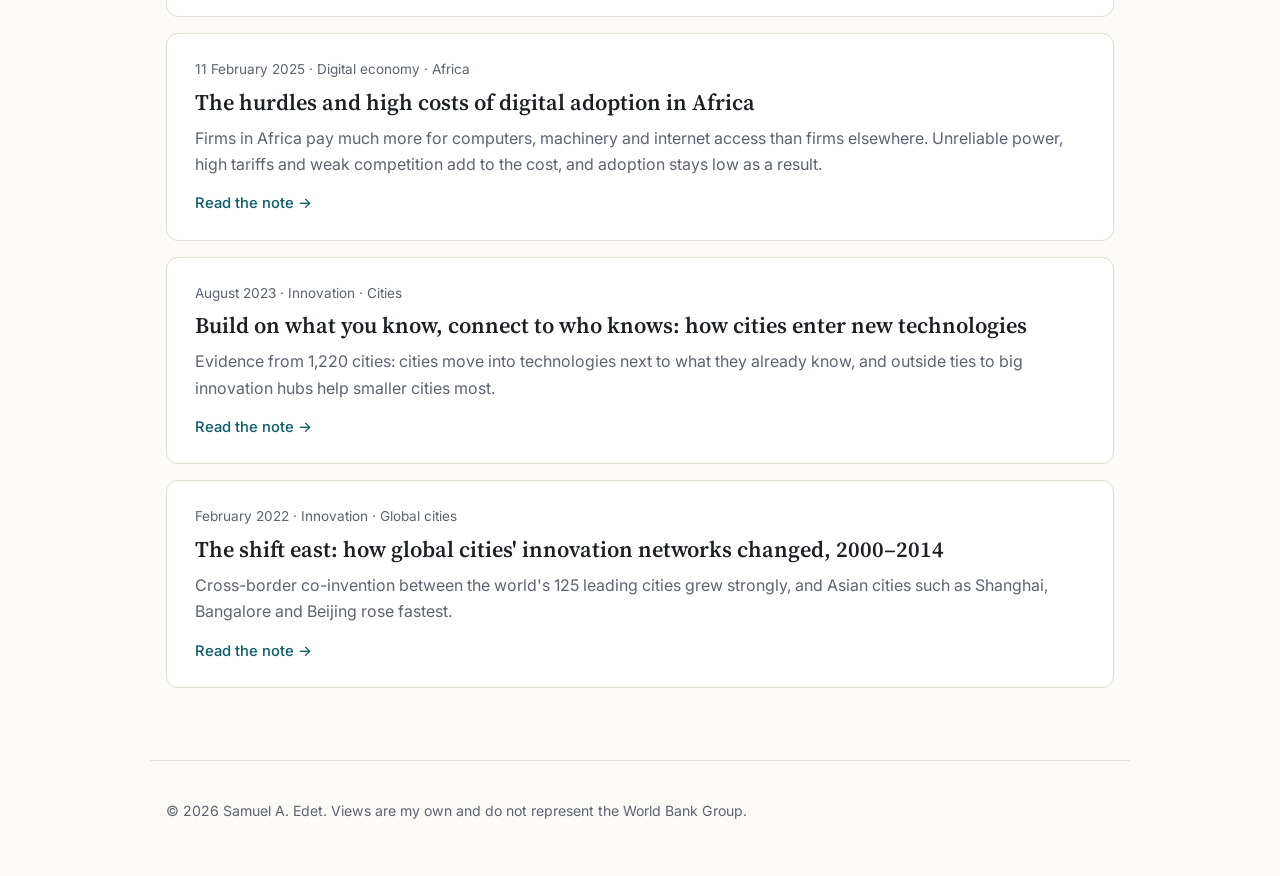
==== commit 91cf1ffa: "Update paper title Co-Authored-By: Claude Opus 5.5 <noreply@anthropic.com>" ====
--- a/notes/index.html
+++ b/notes/index.html
@@ -39,7 +39,7 @@
   <section class="wrap notes-list">
     <a class="note" href="invention-or-inventor.html">
       <p class="note-meta">October 2026 · Innovation · Work in progress</p>
-      <h2>The Invention, Not the Inventor: Patent Value in Emerging Markets</h2>
+      <h2>The Invention, Not the Inventor: Owner Constraints and Patent Value in Emerging Markets</h2>
       <p>Evidence from 3 million firm and university patents in ten economies: once technology quality is held fixed, emerging-market firms keep their patents about as long as firms in rich economies. The gains lie in markets for technology and university patenting, not fee relief.</p>
       <span class="go">Read the note →</span>
     </a>
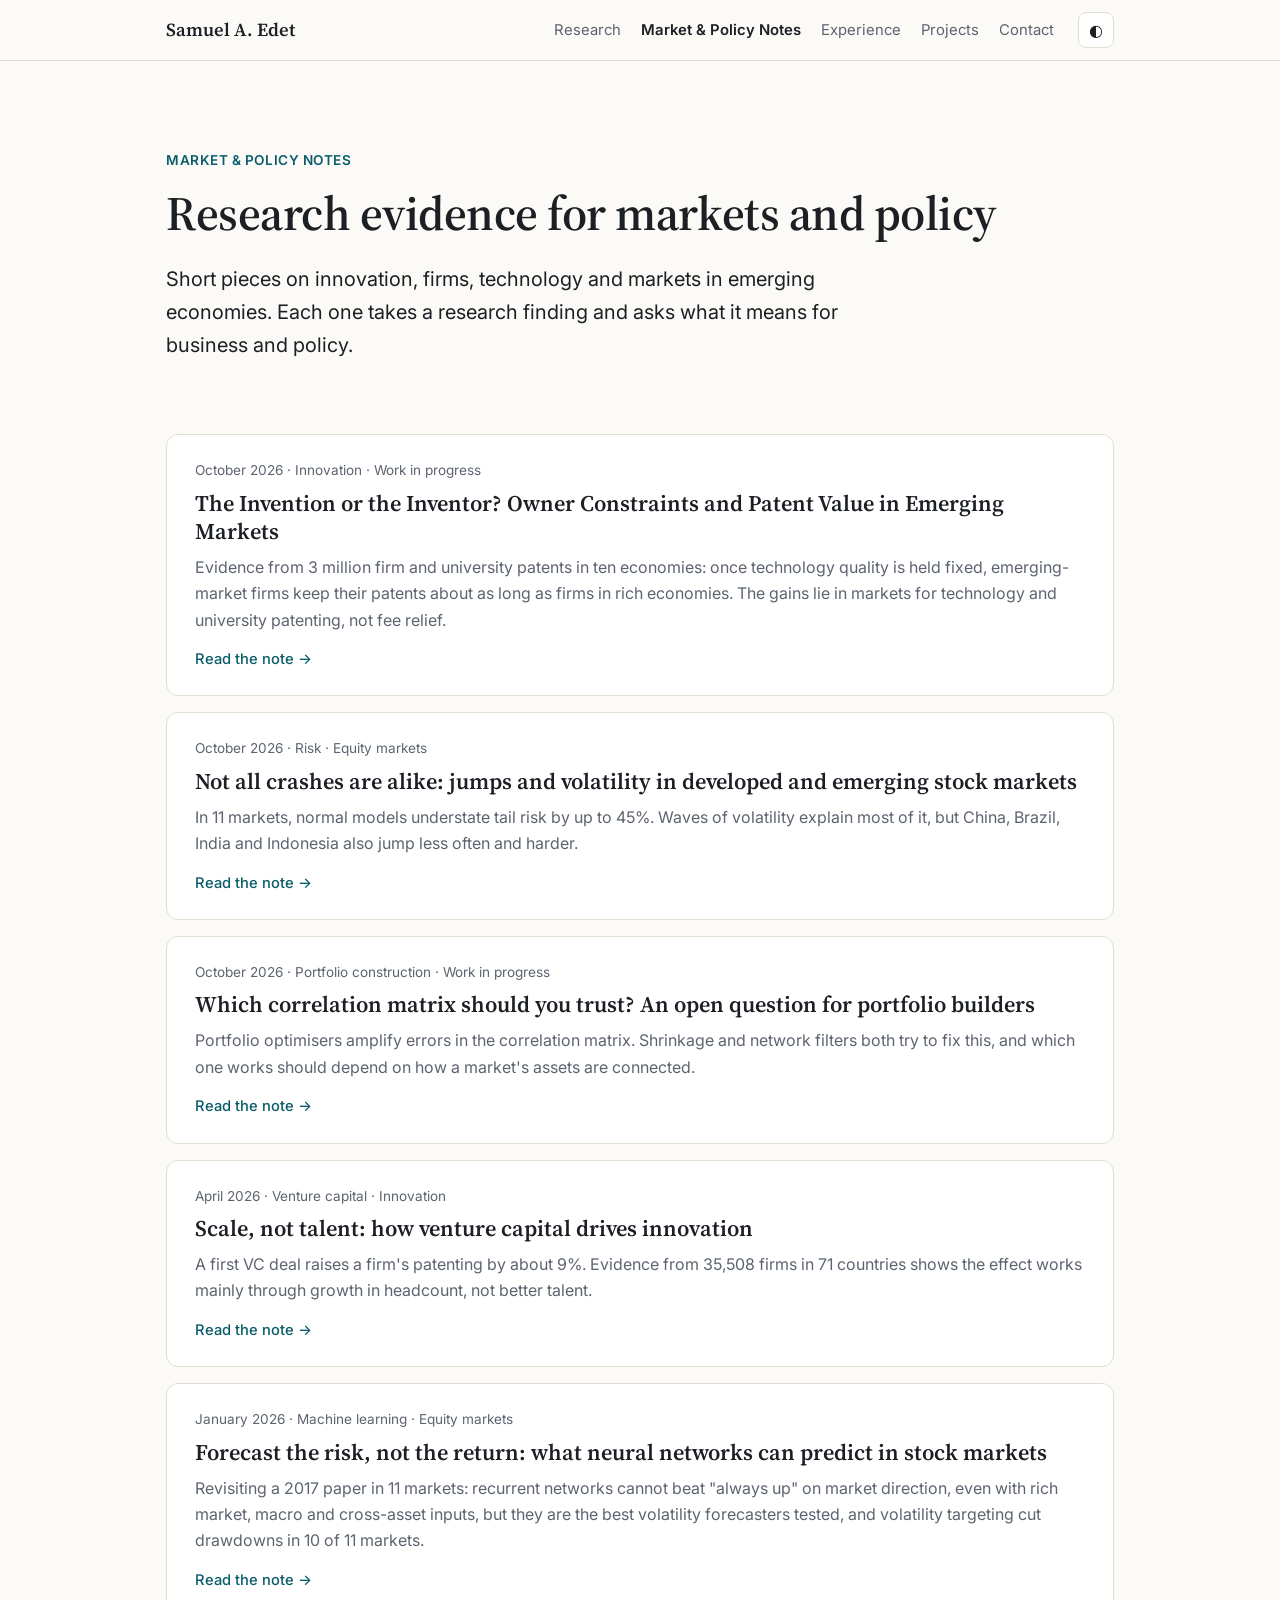
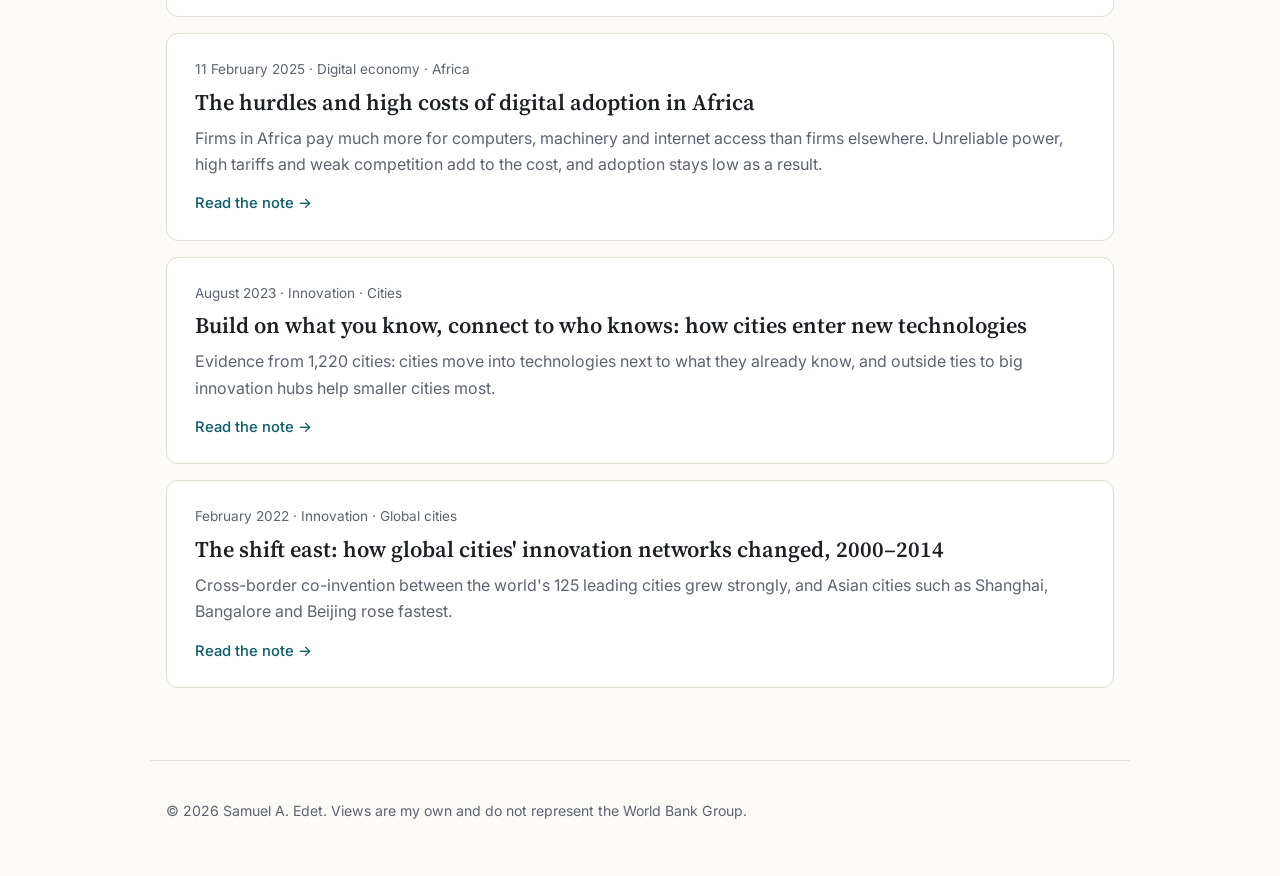
==== commit 43897007: "Paper title: The Invention or the Inventor? Co-Authored-By: Claude Opus 5.5 <noreply@anthropic.com>" ====
--- a/notes/index.html
+++ b/notes/index.html
@@ -39,7 +39,7 @@
   <section class="wrap notes-list">
     <a class="note" href="invention-or-inventor.html">
       <p class="note-meta">October 2026 · Innovation · Work in progress</p>
-      <h2>The Invention, Not the Inventor: Owner Constraints and Patent Value in Emerging Markets</h2>
+      <h2>The Invention or the Inventor? Owner Constraints and Patent Value in Emerging Markets</h2>
       <p>Evidence from 3 million firm and university patents in ten economies: once technology quality is held fixed, emerging-market firms keep their patents about as long as firms in rich economies. The gains lie in markets for technology and university patenting, not fee relief.</p>
       <span class="go">Read the note →</span>
     </a>
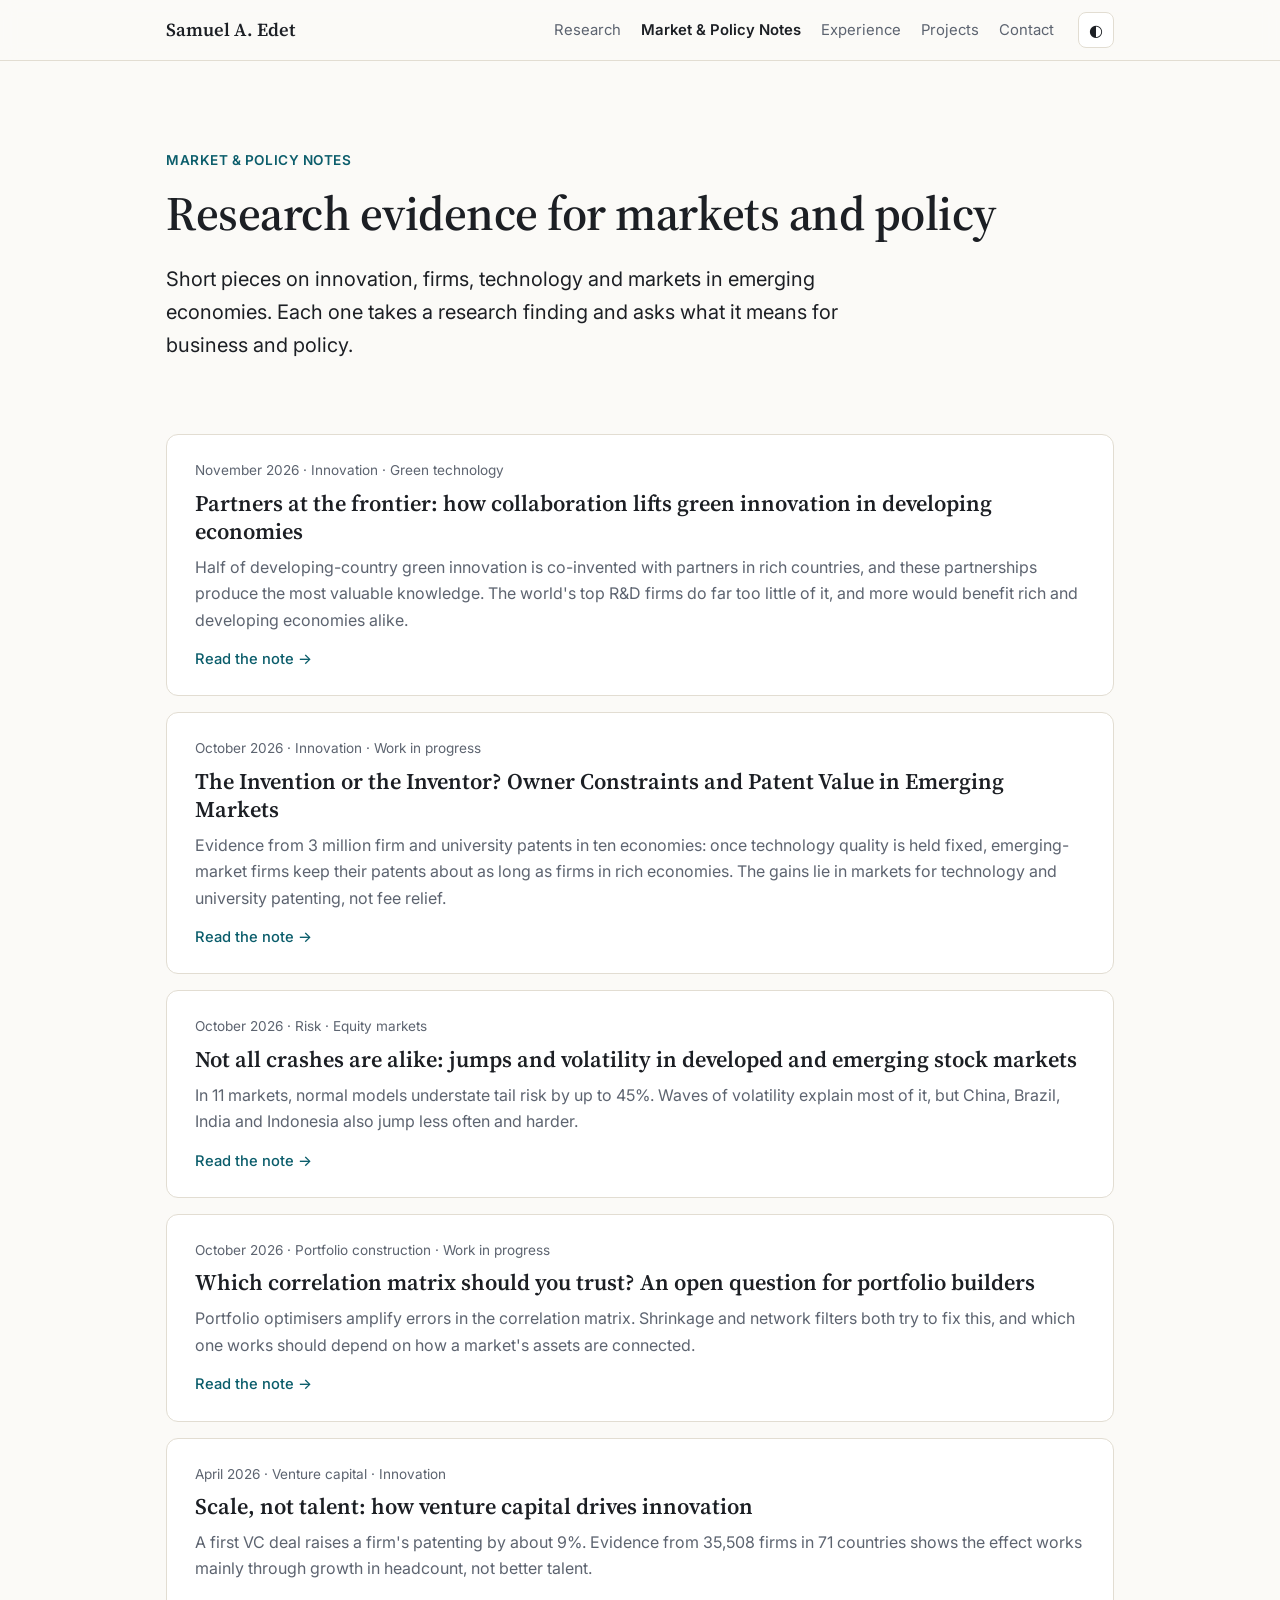
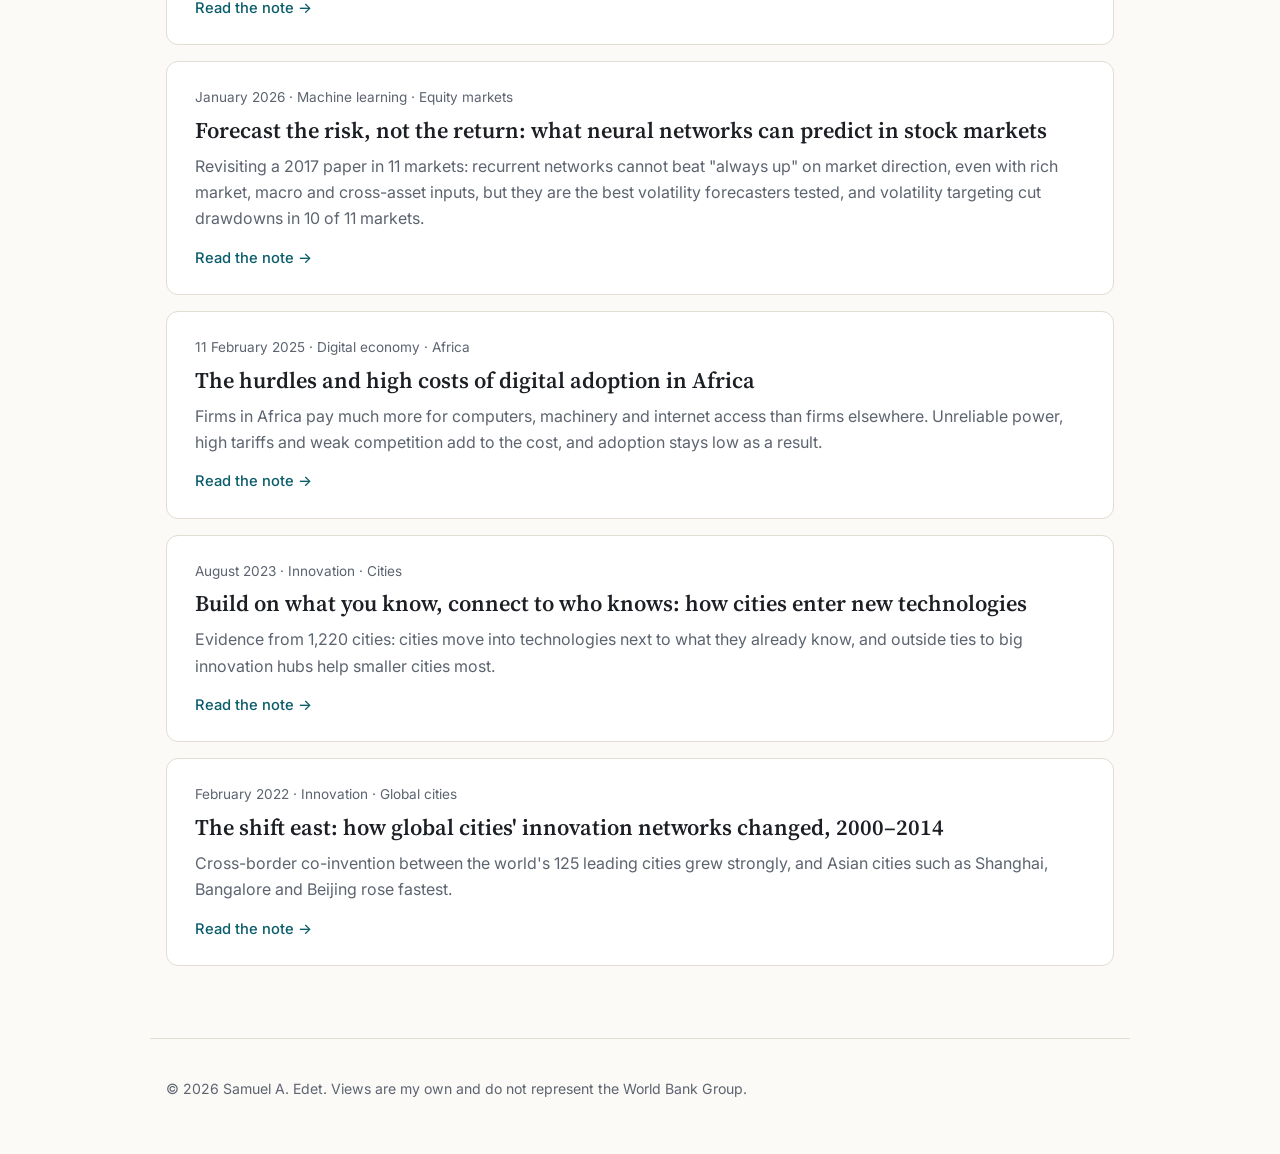
==== commit c349e324: "Note: innovation partnerships along green value chains (CEPR DP22135) - new note notes/green-innovat" ====
--- a/notes/index.html
+++ b/notes/index.html
@@ -37,6 +37,12 @@
   </section>
 
   <section class="wrap notes-list">
+    <a class="note" href="green-innovation-partnerships.html">
+      <p class="note-meta">November 2026 · Innovation · Green technology</p>
+      <h2>Partners at the frontier: how collaboration lifts green innovation in developing economies</h2>
+      <p>Half of developing-country green innovation is co-invented with partners in rich countries, and these partnerships produce the most valuable knowledge. The world's top R&amp;D firms do far too little of it, and more would benefit rich and developing economies alike.</p>
+      <span class="go">Read the note →</span>
+    </a>
     <a class="note" href="invention-or-inventor.html">
       <p class="note-meta">October 2026 · Innovation · Work in progress</p>
       <h2>The Invention or the Inventor? Owner Constraints and Patent Value in Emerging Markets</h2>
